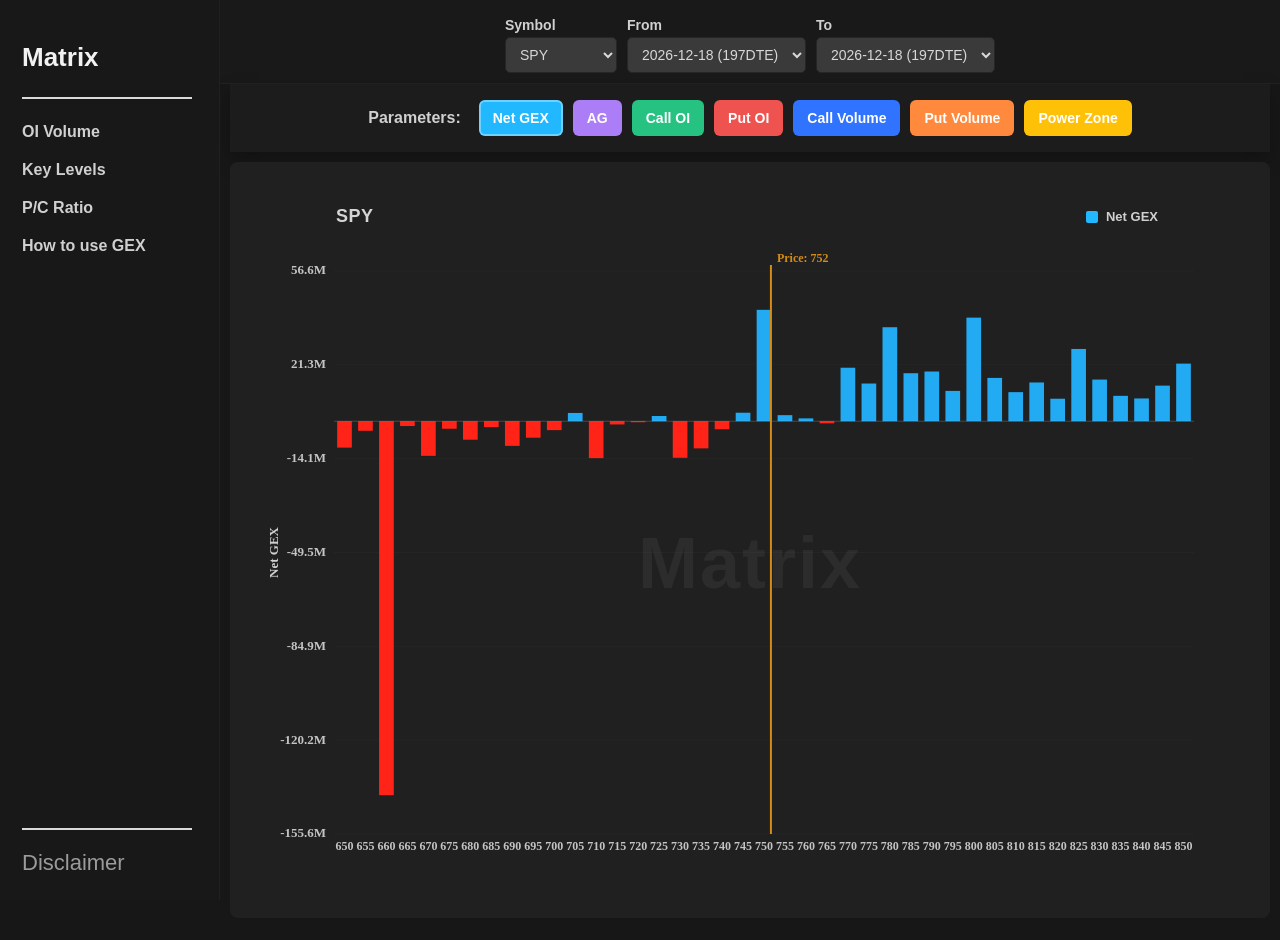
==== index.html @ 49899731 "Initial Matrix dashboard" ====
<!doctype html>
<html lang="en">
<head>
  <meta charset="utf-8">
  <meta http-equiv="refresh" content="0; url=./gex_dashboard.html">
  <meta name="viewport" content="width=device-width, initial-scale=1">
  <title>Matrix</title>
  <script>location.replace("./gex_dashboard.html" + location.search + location.hash);</script>
</head>
<body></body>
</html>
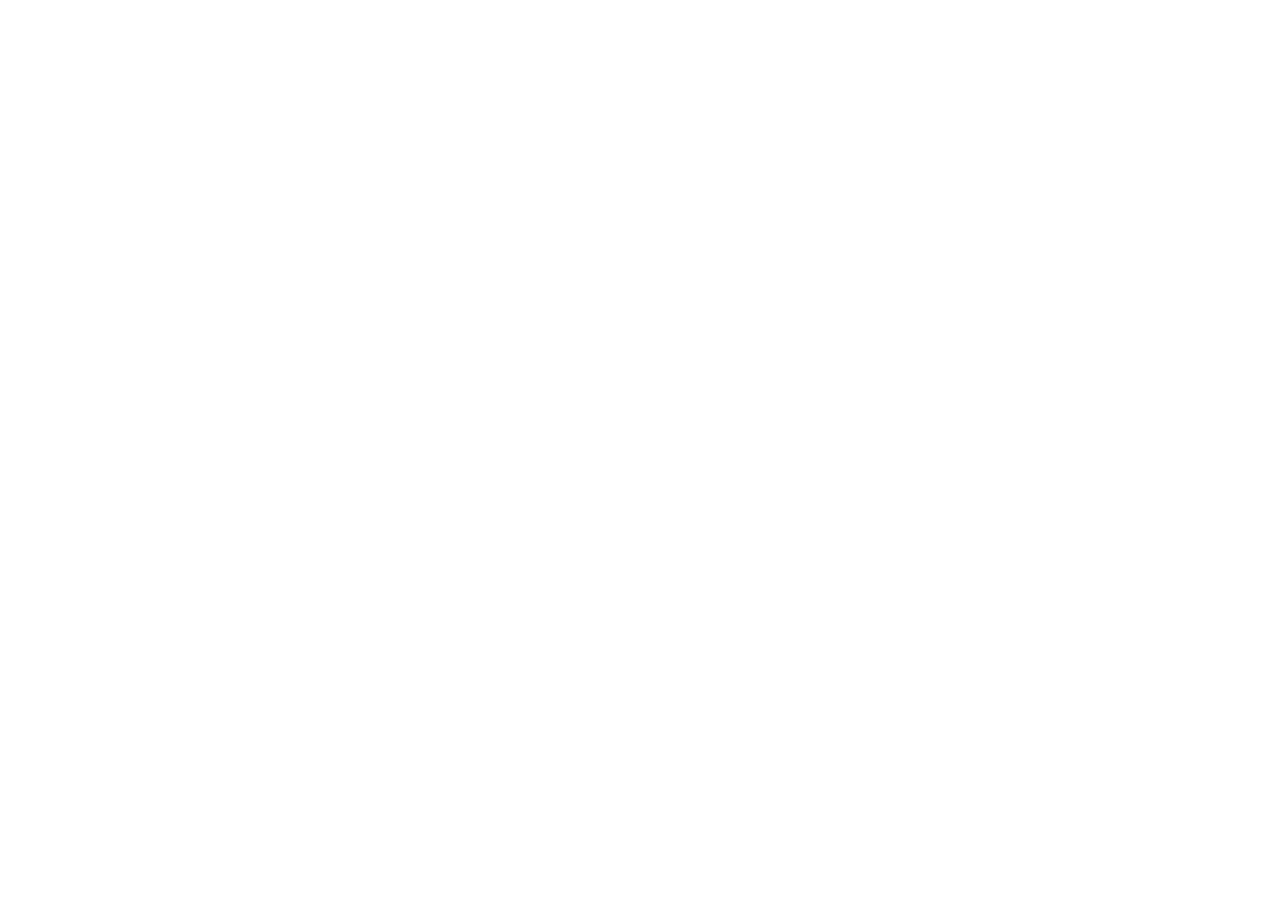
==== commit ca668a96: "Retire legacy Pages dashboard; unify frontend on Railway copy Delete gex_dashboard.html + assets/, i" ====
--- a/index.html
+++ b/index.html
@@ -1,11 +1,13 @@
 <!doctype html>
-<html lang="en">
+<html lang="he" dir="rtl">
 <head>
   <meta charset="utf-8">
-  <meta http-equiv="refresh" content="0; url=./gex_dashboard.html">
+  <meta http-equiv="refresh" content="0; url=https://api.trytripity.site/matrix/">
+  <link rel="canonical" href="https://api.trytripity.site/matrix/">
   <meta name="viewport" content="width=device-width, initial-scale=1">
   <title>Matrix</title>
-  <script>location.replace("./gex_dashboard.html" + location.search + location.hash);</script>
 </head>
-<body></body>
+<body>
+  <p>הדשבורד עבר לכתובת חדשה — מועבר אוטומטית... אם לא, <a href="https://api.trytripity.site/matrix/">לחצו כאן</a>.</p>
+</body>
 </html>
